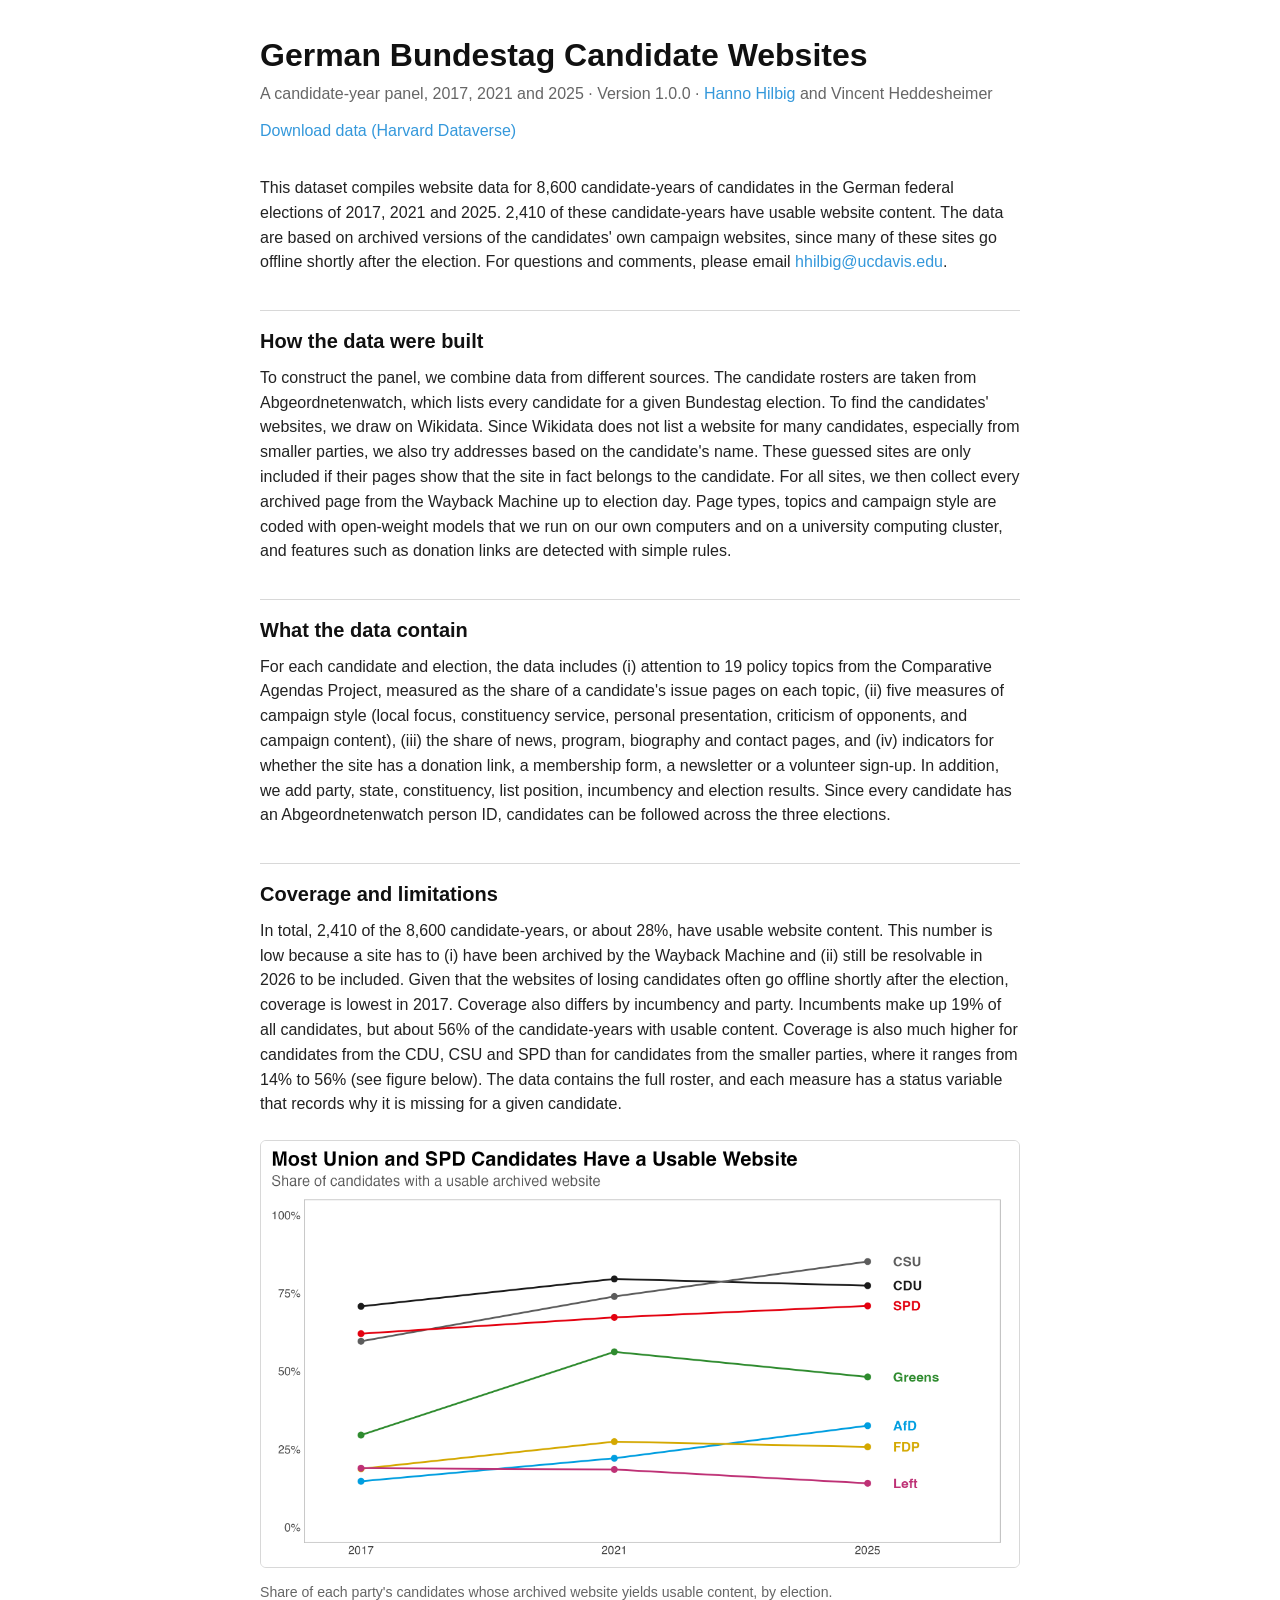
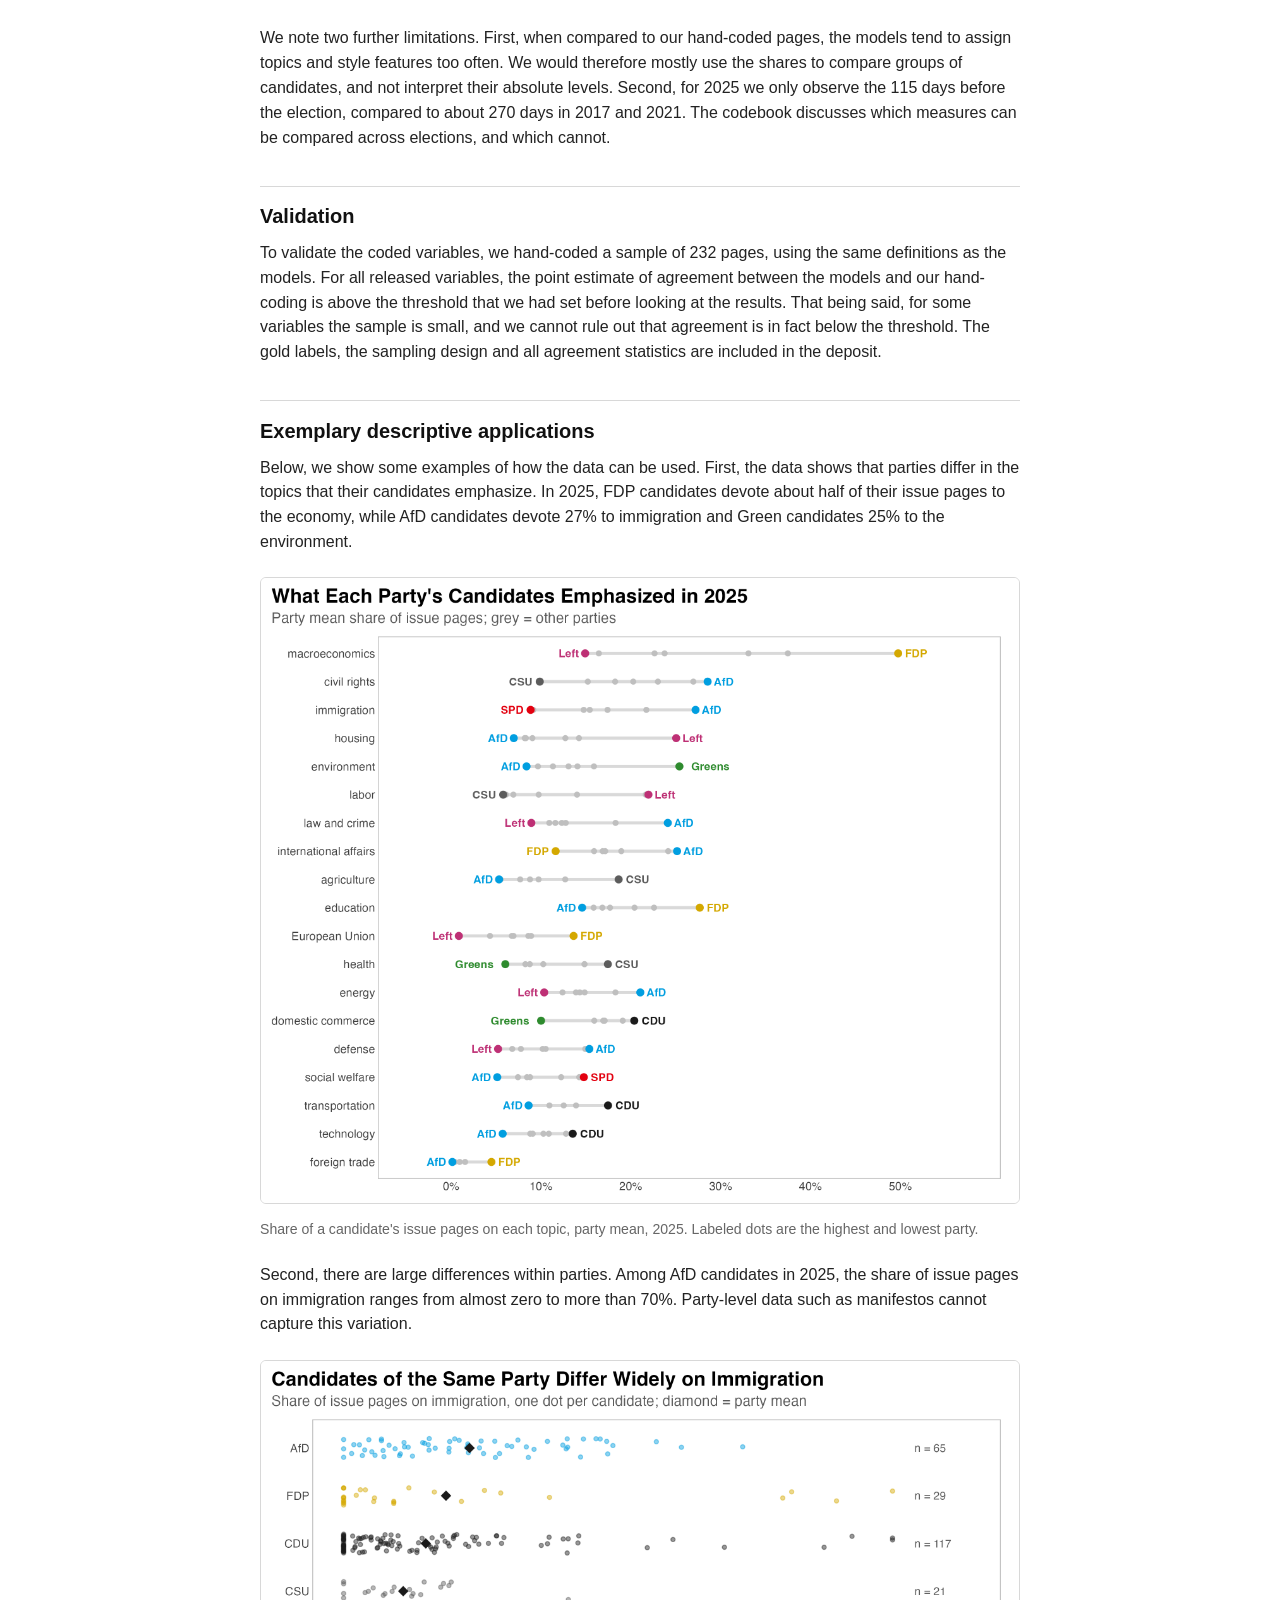
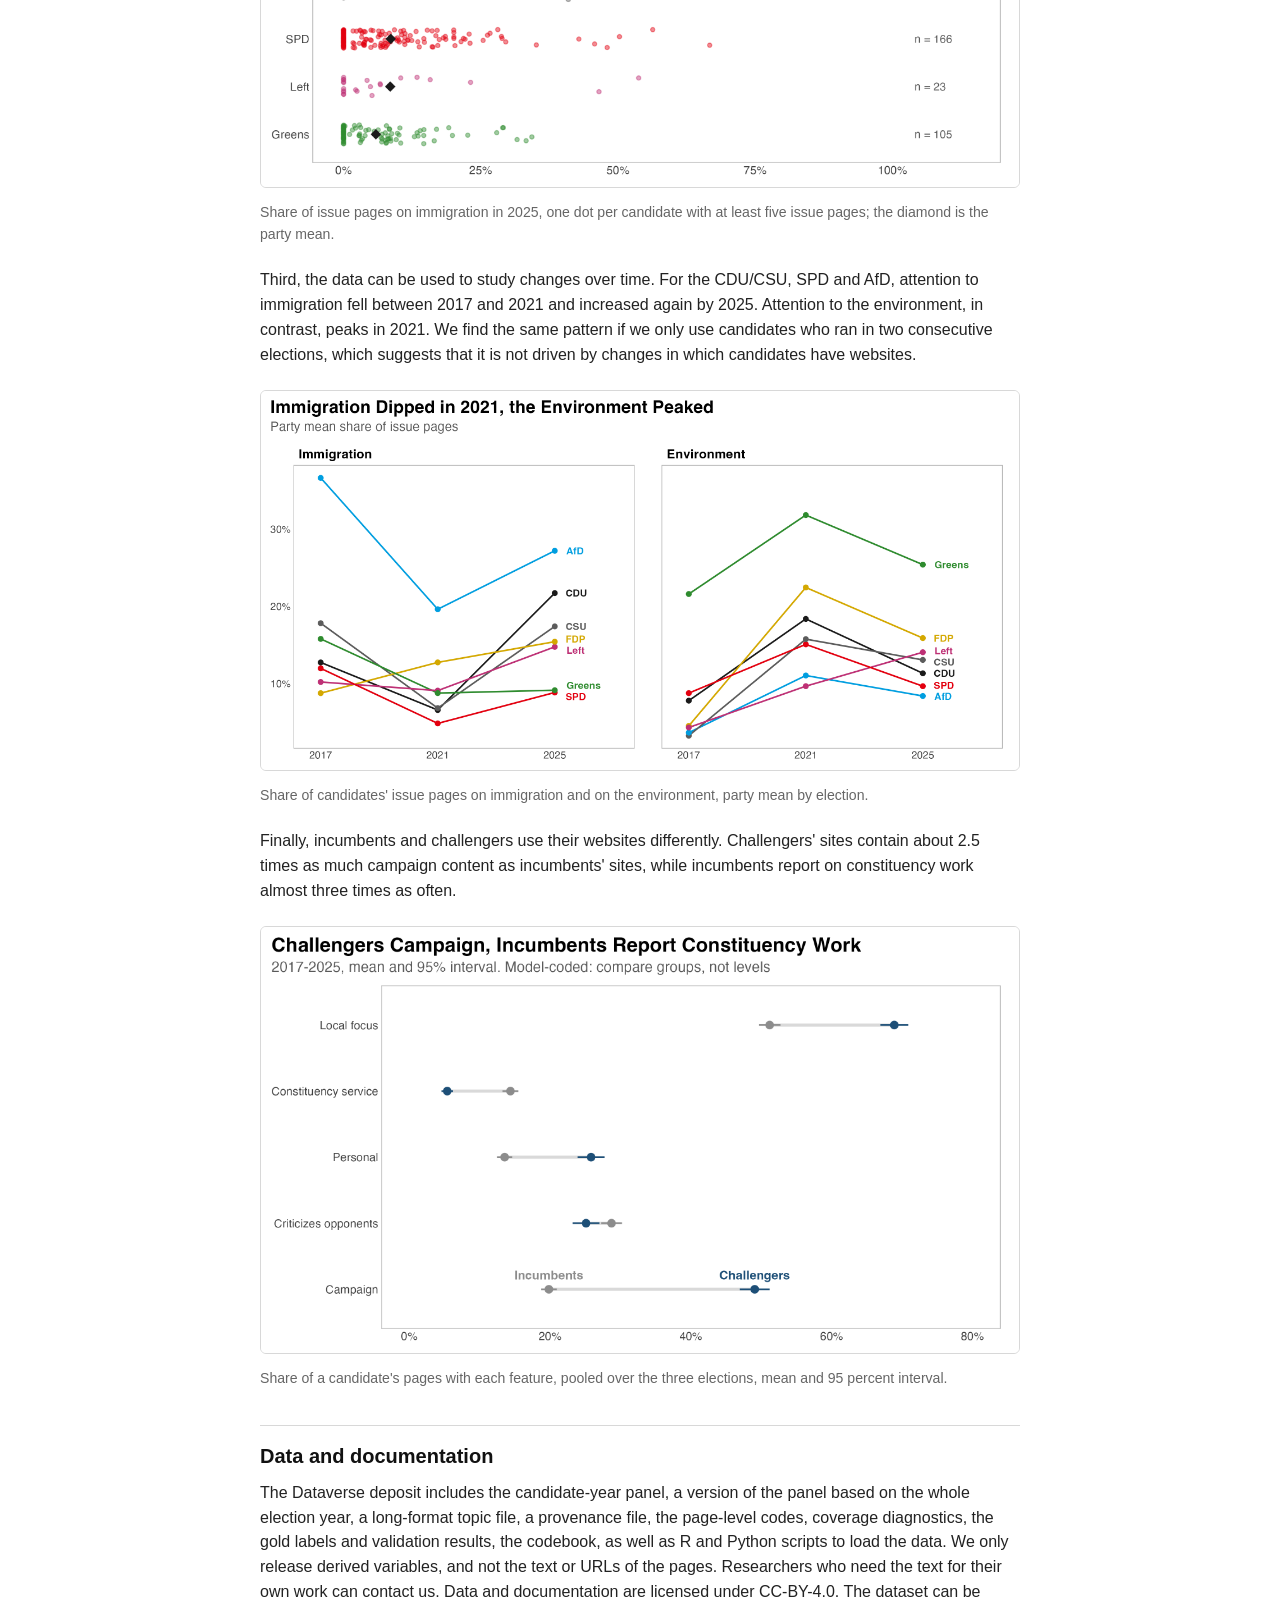
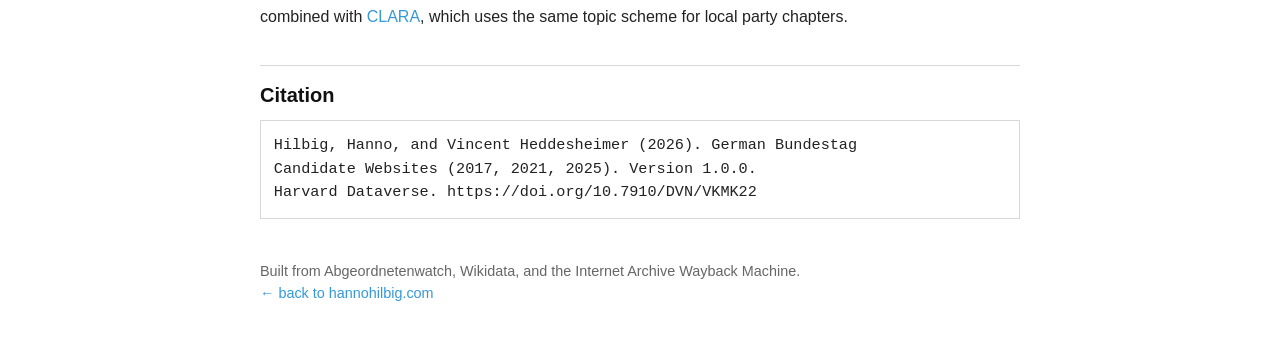
==== bundestagcandidates/index.html @ f846a331 "Add the German Bundestag candidate websites dataset page New page at /bundestagcandidates/ in the st" ====
<!doctype html>
<html lang="en">

<head>

  <!-- Google tag (gtag.js) -->
  <script async src="https://www.googletagmanager.com/gtag/js?id=G-JDK4V4S60M"></script>
  <script>
    window.dataLayer = window.dataLayer || [];
    function gtag(){dataLayer.push(arguments);}
    gtag('js', new Date());

    gtag('config', 'G-JDK4V4S60M');
  </script>

  <meta charset="utf-8">
  <title>German Bundestag Candidate Websites (2017, 2021, 2025) - Hanno Hilbig</title>
  <meta name="description"
    content="A candidate-year panel of the campaign websites of candidates for the German Bundestag in 2017, 2021 and 2025, built from Internet Archive captures. By Hanno Hilbig and Vincent Heddesheimer.">
  <meta name="author" content="Hanno Hilbig, Vincent Heddesheimer">
  <link rel="canonical" href="https://www.hannohilbig.com/bundestagcandidates/">

  <!-- Open Graph -->
  <meta property="og:title" content="German Bundestag Candidate Websites (2017, 2021, 2025)">
  <meta property="og:description" content="A candidate-year panel of what Bundestag candidates published on their own campaign websites in 2017, 2021 and 2025.">
  <meta property="og:url" content="https://www.hannohilbig.com/bundestagcandidates/">
  <meta property="og:type" content="website">

  <!-- Twitter Card -->
  <meta name="twitter:card" content="summary">
  <meta name="twitter:title" content="German Bundestag Candidate Websites (2017, 2021, 2025)">
  <meta name="twitter:description" content="A candidate-year panel of what Bundestag candidates published on their own campaign websites in 2017, 2021 and 2025.">

  <link rel="stylesheet" href="../stylesheets/styles.css">
  <meta name="viewport" content="width=device-width, initial-scale=1">

  <style>
    /* page-local additions on top of the site stylesheet */
    .figure { margin: 1.4rem 0; }
    .figure img { border: 1px solid var(--border); border-radius: 6px; }
    .figure figcaption { color: var(--muted); font-size: 0.88em; margin-top: 0.4rem; }
  </style>
</head>

<body>
  <div class="wrapper">
    <header class="profile-header">
      <div class="profile-intro">
        <h1>German Bundestag Candidate Websites</h1>
        <p class="title">A candidate-year panel, 2017, 2021 and 2025 &middot; Version 1.0.0 &middot;
          <a href="../">Hanno Hilbig</a> and Vincent Heddesheimer</p>
        <div class="profile-links">
          <a href="https://doi.org/10.7910/DVN/VKMK22">Download data (Harvard Dataverse)</a>
        </div>
      </div>
    </header>

    <main>
      <p>This dataset compiles website data for 8,600 candidate-years of
        candidates in the German federal elections of 2017, 2021 and 2025. 2,410 of
        these candidate-years have usable website content. The data are based on
        archived versions of the candidates' own campaign websites, since many of
        these sites go offline shortly after the election. For questions and
        comments, please email
        <a href="mailto:hhilbig@ucdavis.edu">hhilbig@ucdavis.edu</a>.</p>

      <h2>How the data were built</h2>
      <p>To construct the panel, we combine data from different sources. The
        candidate rosters are taken from Abgeordnetenwatch, which lists every
        candidate for a given Bundestag election. To find the candidates'
        websites, we draw on Wikidata. Since Wikidata does not list a website for
        many candidates, especially from smaller parties, we also try addresses
        based on the candidate's name. These guessed sites are only included if
        their pages show that the site in fact belongs to the candidate. For all
        sites, we then collect every archived page from the Wayback Machine up to
        election day. Page types, topics and campaign style are coded with
        open-weight models that we run on our own computers and on a university
        computing cluster, and features such as donation links are detected with
        simple rules.</p>

      <h2>What the data contain</h2>
      <p>For each candidate and election, the data includes (i) attention to 19
        policy topics from the Comparative Agendas Project, measured as the share
        of a candidate's issue pages on each topic, (ii) five measures of campaign
        style (local focus, constituency service, personal presentation, criticism
        of opponents, and campaign content), (iii) the share of news, program,
        biography and contact pages, and (iv) indicators for whether the site has
        a donation link, a membership form, a newsletter or a volunteer sign-up.
        In addition, we add party, state, constituency, list position, incumbency
        and election results. Since every candidate has an Abgeordnetenwatch
        person ID, candidates can be followed across the three elections.</p>

      <h2>Coverage and limitations</h2>
      <p>In total, 2,410 of the 8,600 candidate-years, or about 28%, have usable
        website content. This number is low because a site has to (i) have been
        archived by the Wayback Machine and (ii) still be resolvable in 2026 to be
        included. Given that the websites of losing candidates often go offline
        shortly after the election, coverage is lowest in 2017. Coverage also
        differs by incumbency and party. Incumbents make up 19% of all candidates,
        but about 56% of the candidate-years with usable content. Coverage is also
        much higher for candidates from the CDU, CSU and SPD than for candidates
        from the smaller parties, where it ranges from 14% to 56% (see figure
        below). The data contains the full roster, and each measure has a status
        variable that records why it is missing for a given candidate.</p>

      <figure class="figure">
        <img src="01_coverage_by_party.png" width="2400" height="1350" loading="lazy" decoding="async"
             alt="Line chart: share of each party's candidates with a usable archived website in 2017, 2021 and 2025. CDU, CSU and SPD are highest; the smaller parties are well below.">
        <figcaption>Share of each party's candidates whose archived website
          yields usable content, by election.</figcaption>
      </figure>

      <p>We note two further limitations. First, when compared to our hand-coded
        pages, the models tend to assign topics and style features too often. We
        would therefore mostly use the shares to compare groups of candidates, and
        not interpret their absolute levels. Second, for 2025 we only observe the
        115 days before the election, compared to about 270 days in 2017 and 2021.
        The codebook discusses which measures can be compared across elections,
        and which cannot.</p>

      <h2>Validation</h2>
      <p>To validate the coded variables, we hand-coded a sample of 232 pages,
        using the same definitions as the models. For all released variables, the
        point estimate of agreement between the models and our hand-coding is
        above the threshold that we had set before looking at the results. That
        being said, for some variables the sample is small, and we cannot rule out
        that agreement is in fact below the threshold. The gold labels, the
        sampling design and all agreement statistics are included in the
        deposit.</p>

      <h2>Exemplary descriptive applications</h2>
      <p>Below, we show some examples of how the data can be used. First, the data
        shows that parties differ in the topics that their candidates emphasize.
        In 2025, FDP candidates devote about half of their issue pages to the
        economy, while AfD candidates devote 27% to immigration and Green
        candidates 25% to the environment.</p>

      <figure class="figure">
        <img src="02_topics_by_party_2025.png" width="2400" height="1980" loading="lazy" decoding="async"
             alt="Dot plot: for each of 19 topics, the party means in 2025, with the parties at the two ends labeled. FDP leads on the economy, AfD on civil rights, immigration and law and crime, the Greens on the environment.">
        <figcaption>Share of a candidate's issue pages on each topic, party
          mean, 2025. Labeled dots are the highest and lowest party.</figcaption>
      </figure>

      <p>Second, there are large differences within parties. Among AfD candidates
        in 2025, the share of issue pages on immigration ranges from almost zero to
        more than 70%. Party-level data such as manifestos cannot capture this
        variation.</p>

      <figure class="figure">
        <img src="03_immigration_within_party_2025.png" width="2400" height="1350" loading="lazy" decoding="async"
             alt="Dot plot: share of issue pages on immigration in 2025, one dot per candidate, by party, with the party mean as a diamond. The AfD spread runs from near zero to above 70 percent.">
        <figcaption>Share of issue pages on immigration in 2025, one dot per
          candidate with at least five issue pages; the diamond is the party
          mean.</figcaption>
      </figure>

      <p>Third, the data can be used to study changes over time. For the CDU/CSU,
        SPD and AfD, attention to immigration fell between 2017 and 2021 and
        increased again by 2025. Attention to the environment, in contrast, peaks
        in 2021. We find the same pattern if we only use candidates who ran in two
        consecutive elections, which suggests that it is not driven by changes in
        which candidates have websites.</p>

      <figure class="figure">
        <img src="05_immigration_environment_over_time.png" width="2700" height="1350" loading="lazy" decoding="async"
             alt="Two line charts by party for 2017, 2021 and 2025: immigration dips in 2021 for most parties, the environment peaks in 2021.">
        <figcaption>Share of candidates' issue pages on immigration and on the
          environment, party mean by election.</figcaption>
      </figure>

      <p>Finally, incumbents and challengers use their websites differently.
        Challengers' sites contain about 2.5 times as much campaign content as
        incumbents' sites, while incumbents report on constituency work almost
        three times as often.</p>

      <figure class="figure">
        <img src="07_incumbents_vs_challengers.png" width="2400" height="1350" loading="lazy" decoding="async"
             alt="Dot plot of five campaign-style features for incumbents and challengers, 2017 to 2025, with 95 percent intervals. Challengers are higher on campaign content and local focus, incumbents on constituency service.">
        <figcaption>Share of a candidate's pages with each feature, pooled over
          the three elections, mean and 95 percent interval.</figcaption>
      </figure>

      <h2>Data and documentation</h2>
      <p>The Dataverse deposit includes the candidate-year panel, a version of the
        panel based on the whole election year, a long-format topic file, a
        provenance file, the page-level codes, coverage diagnostics, the gold
        labels and validation results, the codebook, as well as R and Python
        scripts to load the data. We only release derived variables, and not the
        text or URLs of the pages. Researchers who need the text for their own work
        can contact us. Data and documentation are licensed under CC-BY-4.0. The
        dataset can be combined with <a href="../localparties/">CLARA</a>, which
        uses the same topic scheme for local party chapters.</p>

      <h2>Citation</h2>
      <pre>Hilbig, Hanno, and Vincent Heddesheimer (2026). German Bundestag
Candidate Websites (2017, 2021, 2025). Version 1.0.0.
Harvard Dataverse. https://doi.org/10.7910/DVN/VKMK22</pre>

      <footer>
        Built from Abgeordnetenwatch, Wikidata, and the Internet Archive Wayback
        Machine.
        <br><a href="../">&larr; back to hannohilbig.com</a>
      </footer>
    </main>
  </div>
</body>

</html>
---- stylesheets/styles.css ----
:root {
  --text: #222;
  --muted: #666;
  --link: #3498db;
  --border: #d8d8d8;
}

* {
  box-sizing: border-box;
}

body {
  margin: 0;
  padding: 36px 20px 56px;
  background: #fff;
  color: var(--text);
  font-family: -apple-system, BlinkMacSystemFont, "Segoe UI", Helvetica, Arial, sans-serif;
  font-size: 16px;
  line-height: 1.55;
}

.wrapper {
  max-width: 760px;
  margin: 0 auto;
}

a {
  color: var(--link);
  text-decoration: none;
}

a:hover,
a:focus {
  text-decoration: underline;
}

a:focus,
button:focus,
[role="button"]:focus {
  outline: 2px solid var(--link);
  outline-offset: 2px;
}

h1,
h2,
h3 {
  color: #111;
  font-weight: 650;
  line-height: 1.2;
}

h1 {
  margin: 0 0 0.45rem;
  font-size: 2rem;
}

h2,
h3 {
  margin: 2.2rem 0 0.8rem;
  padding-top: 1.1rem;
  border-top: 1px solid var(--border);
  font-size: 1.25rem;
}

p,
ul,
ol,
table,
pre,
dl {
  margin: 0 0 1.1rem;
}

ul,
ol {
  padding-left: 1.35rem;
}

li {
  margin-bottom: 0.75rem;
}

li > div {
  margin-top: 0.55rem;
  color: #333;
}

b,
strong {
  font-weight: 650;
}

small,
footer,
.profile-intro .title,
.media-links {
  color: var(--muted);
}

header.profile-header {
  margin-bottom: 2rem;
}

.profile-intro .title {
  margin-bottom: 0.8rem;
}

.profile-links {
  display: flex;
  flex-wrap: wrap;
  gap: 0.25rem;
  align-items: center;
}

.profile-links a {
  font-weight: 500;
}

.profile-links .separator {
  color: var(--muted);
}

main {
  margin-top: 0;
}

.media-links {
  font-size: 0.92em;
}

.media-links a {
  font-weight: 500;
}

blockquote {
  margin: 0 0 1.1rem;
  padding-left: 1rem;
  border-left: 3px solid var(--border);
  color: var(--muted);
}

code,
pre {
  font-family: ui-monospace, SFMono-Regular, Menlo, Consolas, "Liberation Mono", monospace;
  font-size: 0.95em;
}

pre {
  overflow-x: auto;
  padding: 0.8rem;
  border: 1px solid var(--border);
}

table {
  width: 100%;
  border-collapse: collapse;
}

th,
td {
  padding: 0.45rem 0.6rem 0.45rem 0;
  border-bottom: 1px solid var(--border);
  text-align: left;
}

hr {
  margin: 2rem 0;
  border: 0;
  border-top: 1px solid var(--border);
}

img {
  max-width: 100%;
  height: auto;
}

footer {
  margin-top: 2.6rem;
  font-size: 0.9em;
}

@media (max-width: 560px) {
  body {
    padding: 24px 16px 42px;
    font-size: 15px;
  }

  h1 {
    font-size: 1.8rem;
  }

  .profile-links {
    display: block;
  }
}

@media print {
  body {
    padding: 0.4in;
  }

  a {
    color: #111;
  }
}
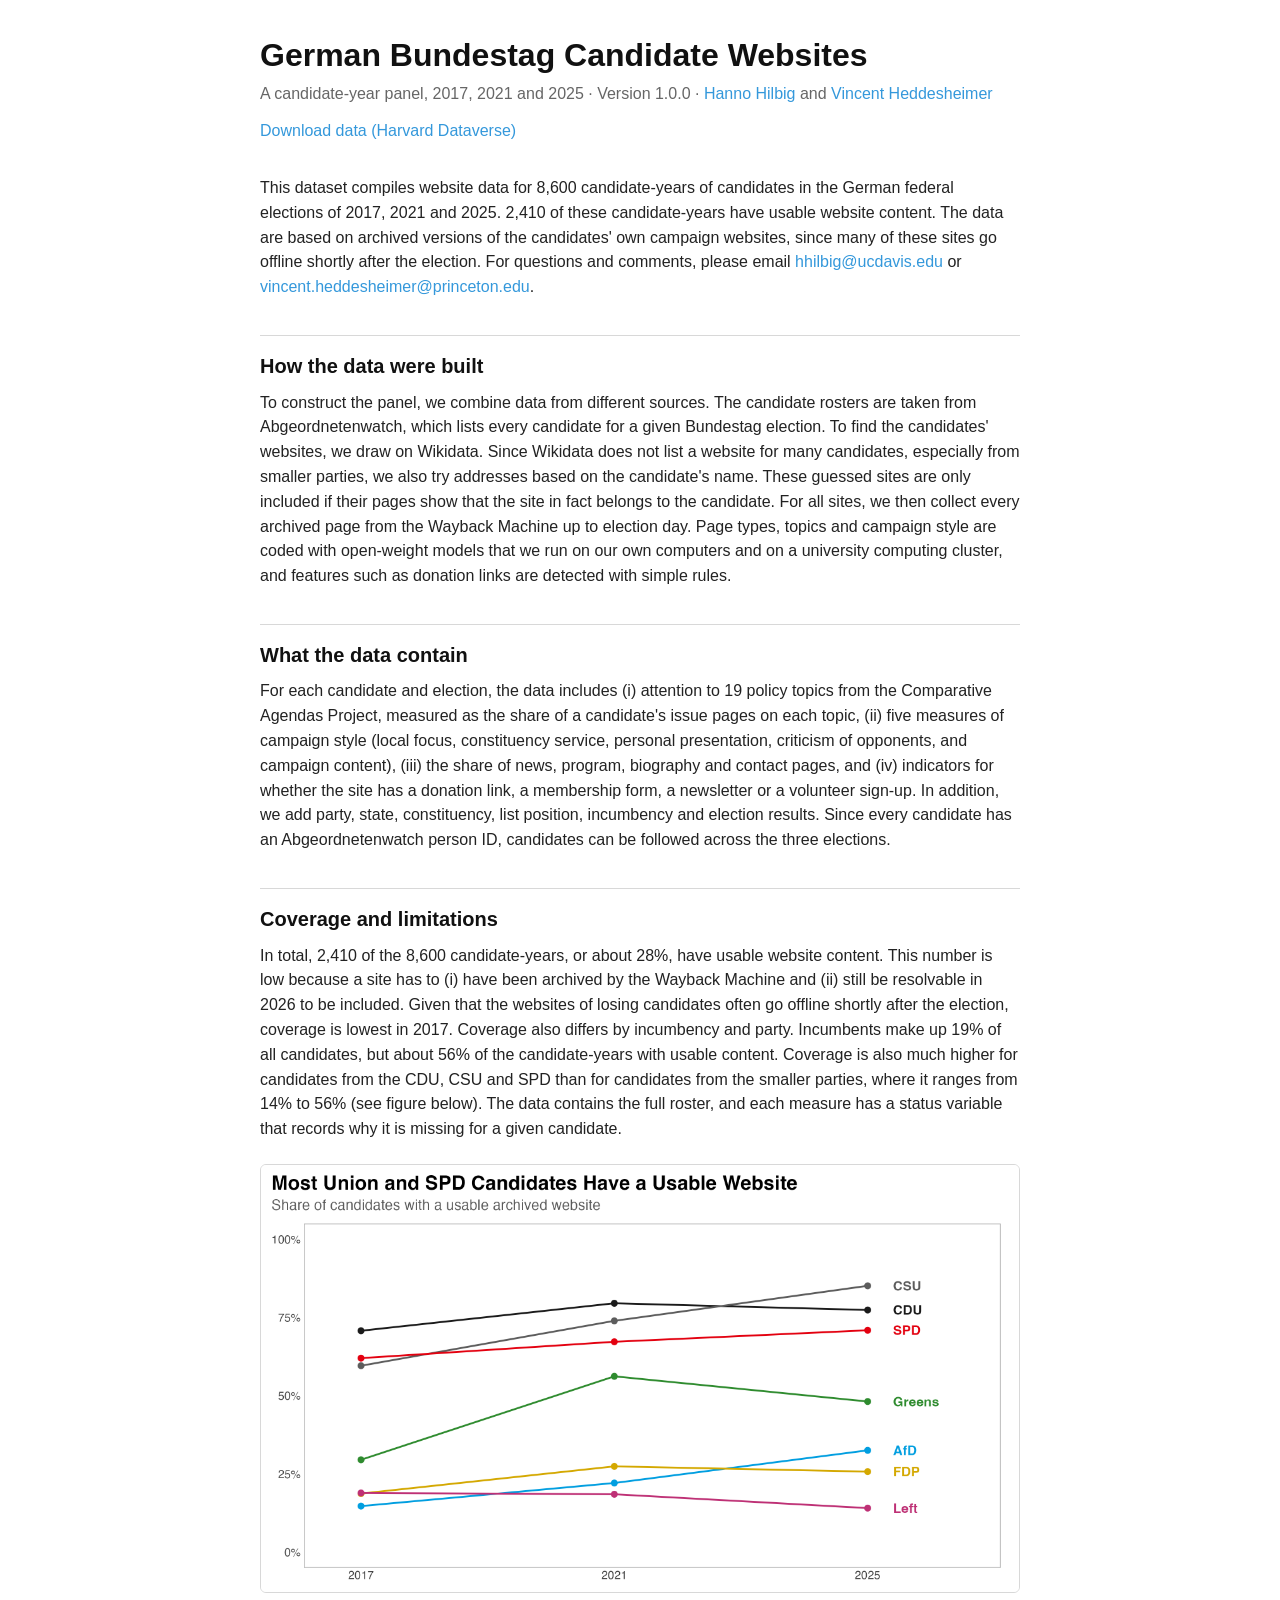
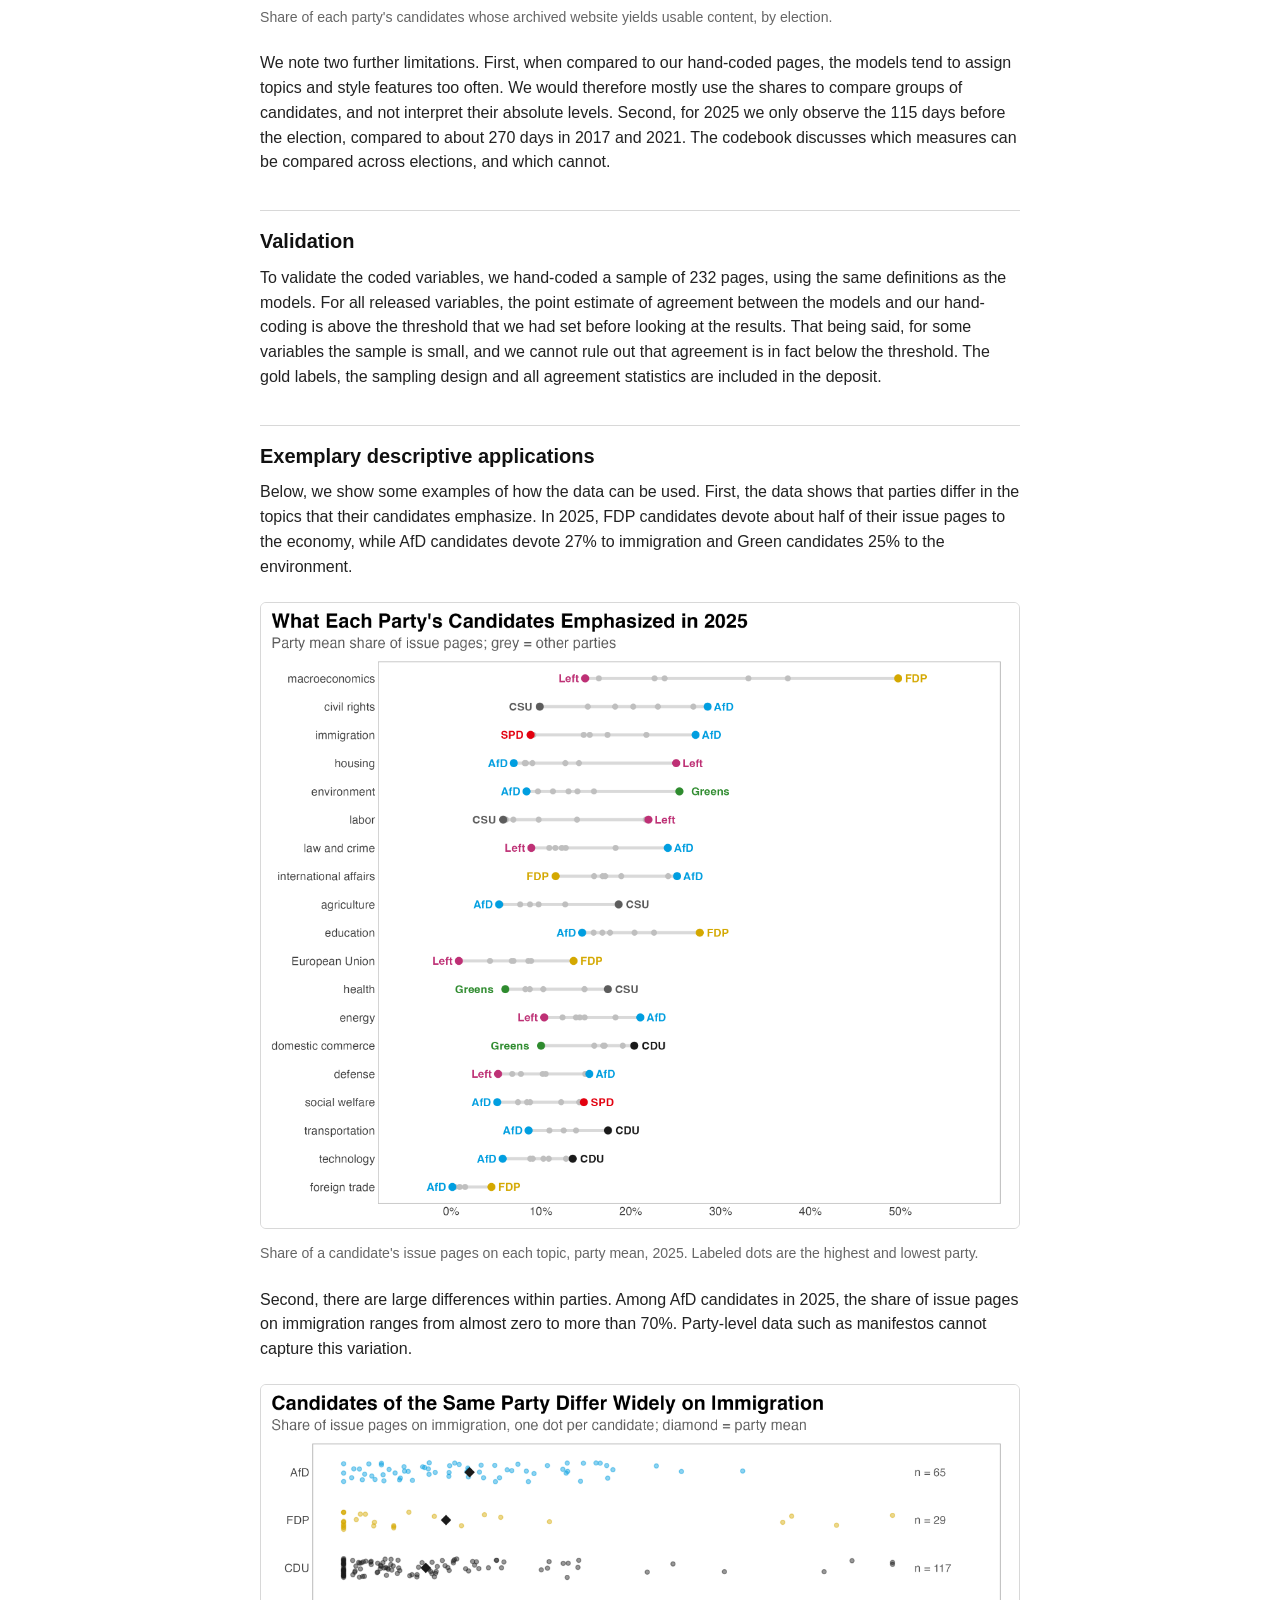
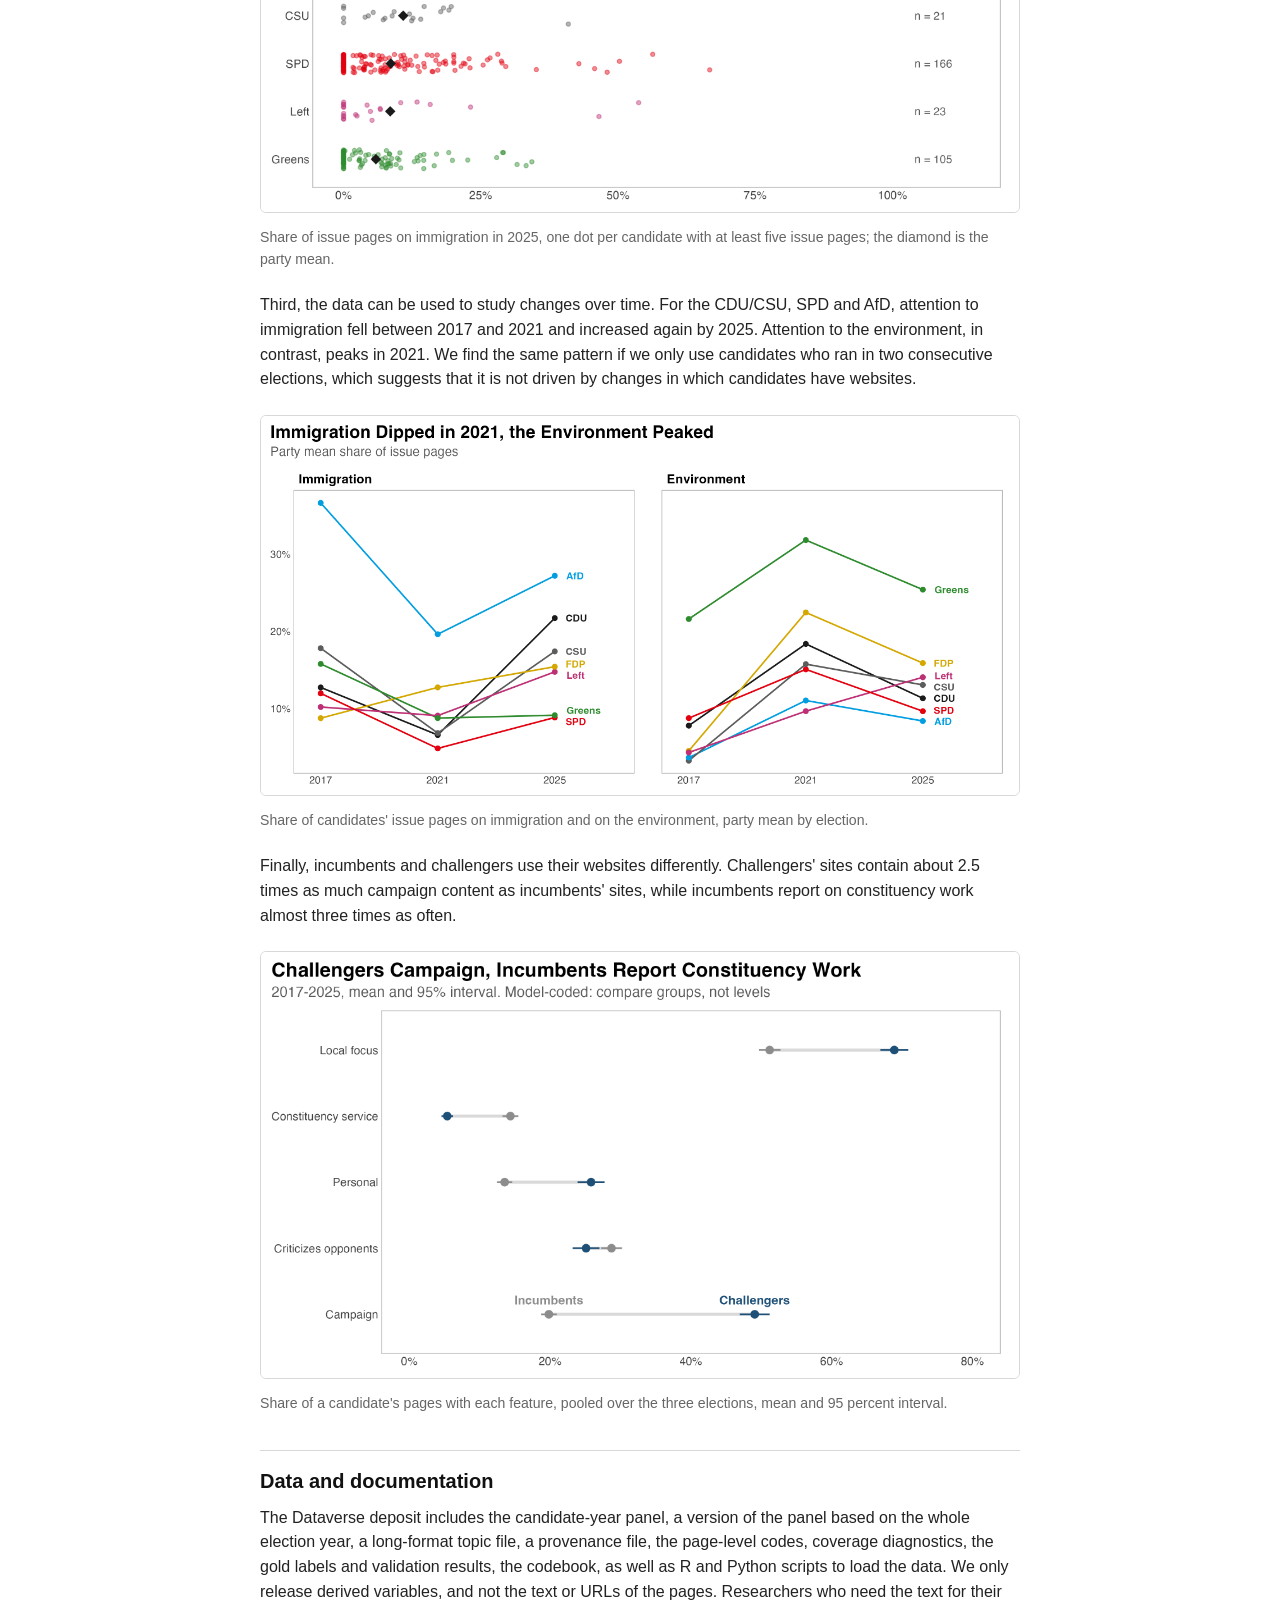
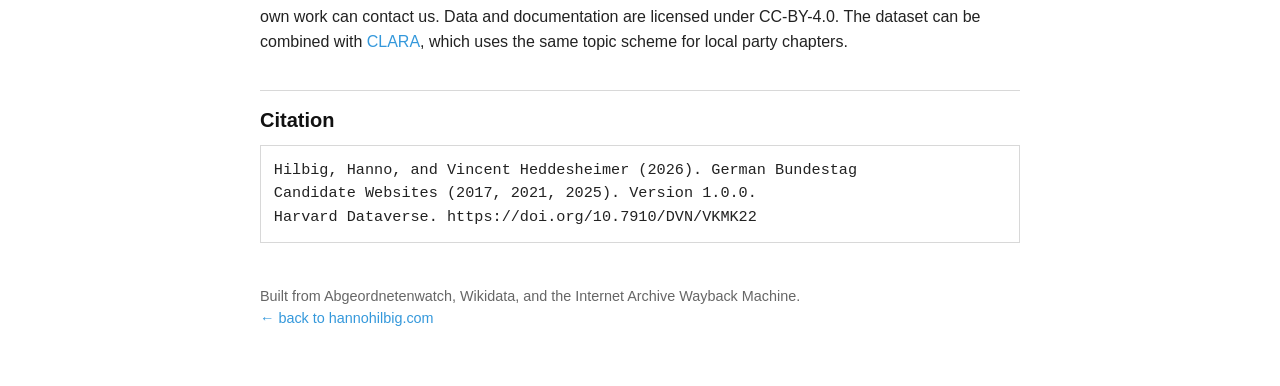
==== commit d38a72ae: "Bundestag page: link Vincent's website and add his email Co-Authored-By: Claude Opus 5.5 <noreply@an" ====
--- a/bundestagcandidates/index.html
+++ b/bundestagcandidates/index.html
@@ -48,7 +48,8 @@
       <div class="profile-intro">
         <h1>German Bundestag Candidate Websites</h1>
         <p class="title">A candidate-year panel, 2017, 2021 and 2025 &middot; Version 1.0.0 &middot;
-          <a href="../">Hanno Hilbig</a> and Vincent Heddesheimer</p>
+          <a href="../">Hanno Hilbig</a> and
+          <a href="https://vincentheddesheimer.github.io/">Vincent Heddesheimer</a></p>
         <div class="profile-links">
           <a href="https://doi.org/10.7910/DVN/VKMK22">Download data (Harvard Dataverse)</a>
         </div>
@@ -62,7 +63,8 @@
         archived versions of the candidates' own campaign websites, since many of
         these sites go offline shortly after the election. For questions and
         comments, please email
-        <a href="mailto:hhilbig@ucdavis.edu">hhilbig@ucdavis.edu</a>.</p>
+        <a href="mailto:hhilbig@ucdavis.edu">hhilbig@ucdavis.edu</a> or
+        <a href="mailto:vincent.heddesheimer@princeton.edu">vincent.heddesheimer@princeton.edu</a>.</p>
 
       <h2>How the data were built</h2>
       <p>To construct the panel, we combine data from different sources. The
